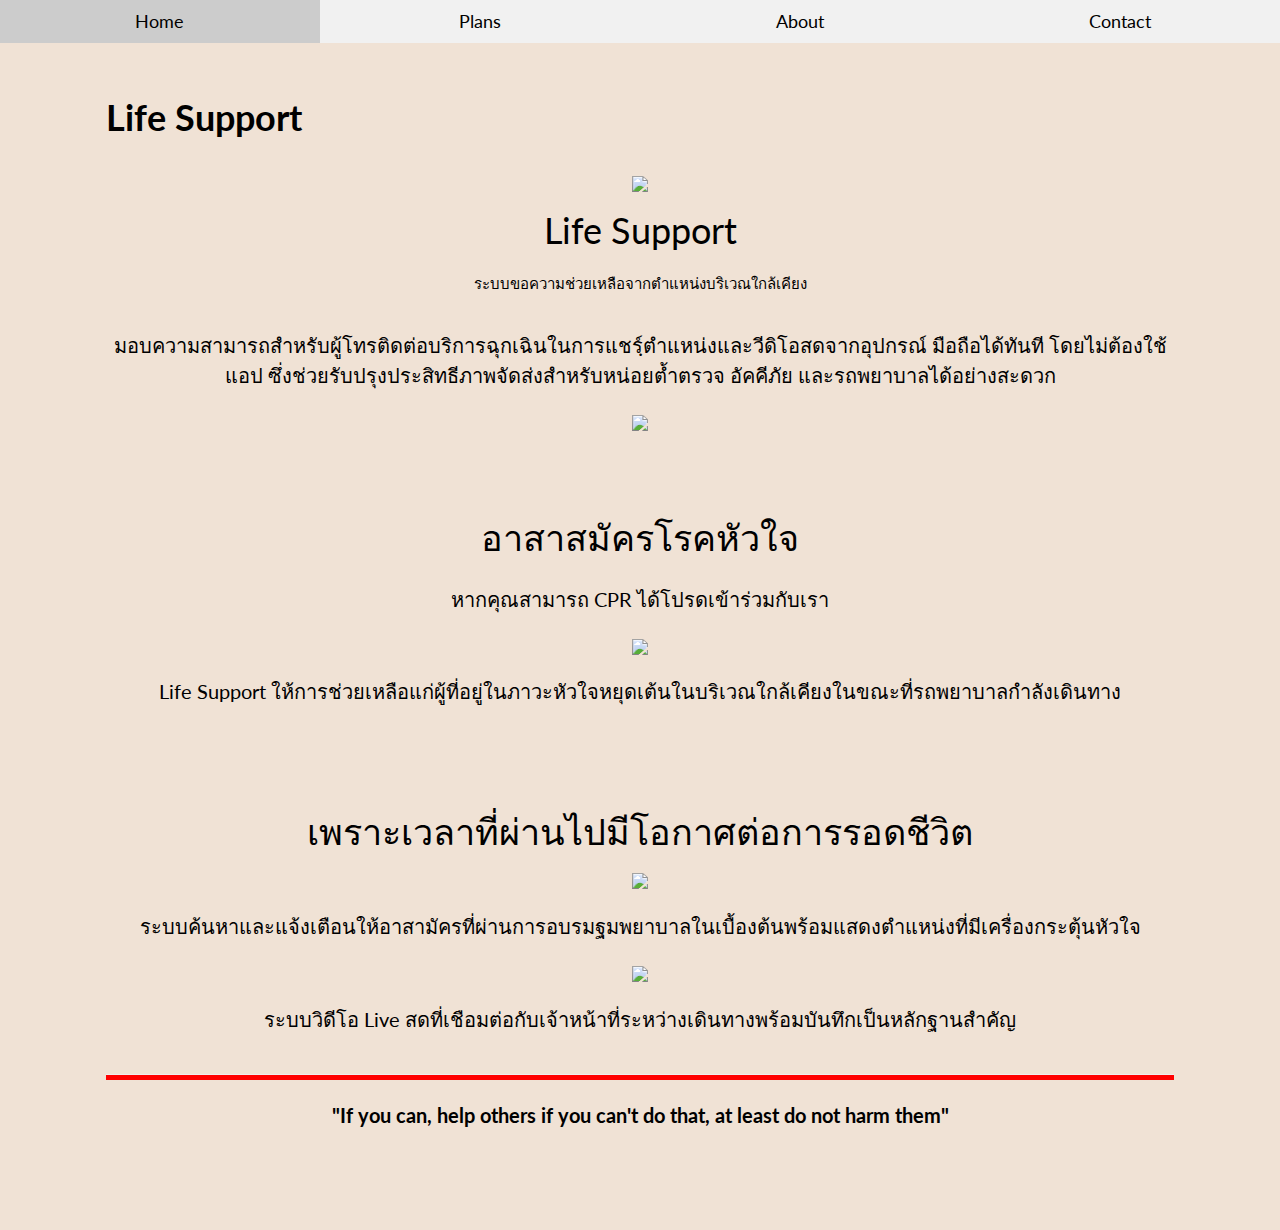
==== index.html @ 69f9503b "Add files via upload" ====
<!DOCTYPE html>
<html>

<head>
    <title>W3.CSS Template</title>
    <meta charset="UTF-8">
    <meta name="viewport" content="width=device-width, initial-scale=1">
    <link rel="stylesheet" href="https://www.w3schools.com/w3css/4/w3.css">
    <link rel="stylesheet" href="https://fonts.googleapis.com/css?family=Lato">
    <link rel="stylesheet" href="https://cdnjs.cloudflare.com/ajax/libs/font-awesome/4.7.0/css/font-awesome.min.css">
    <style>
        html,
        body,
        h1,
        h2,
        h3,
        h4 {
            font-family: "Lato", sans-serif;
            background-color: #F0E2D5;
        }

        .mySlides {
            display: none
        }

        .w3-tag,
        .fa {
            cursor: pointer
        }

        .w3-tag {
            height: 15px;
            width: 15px;
            padding: 0;
            margin-top: 6px
        }
    </style>
</head>

<body>

    <!-- Links (sit on top) -->
    <div class="w3-top">
        <div class="w3-row w3-large w3-light-grey">
            <div class="w3-col s3">
                <a href="#" class="w3-button w3-block">Home</a>
            </div>
            <div class="w3-col s3">
                <a href="#plans" class="w3-button w3-block">Plans</a>
            </div>
            <div class="w3-col s3">
                <a href="#about" class="w3-button w3-block">About</a>
            </div>
            <div class="w3-col s3">
                <a href="./contact.html" class="w3-button w3-block">Contact</a>
            </div>
        </div>
    </div>

    <!-- Content -->
    <div class="w3-content" style="max-width:1100px;margin-top:80px;margin-bottom:80px">

        <div class="w3-panel">
            <h1><b>Life Support</b></h1>
        </div>

        <!-- Slideshow -->
        <div class="w3-container">
            <div class="w3-display-container" style="text-align: center;">
                <img src="./images/316917893_3387593624894662_556541281486062728_n.jpg" style="width:25%">
            </div>
            <div>
                <h1 style="text-align: center;">
                    Life Support
                </h1>
                <p style="text-align: center;">
                    ระบบขอความช่วยเหลือจากตำแหน่งบริเวณใกล้เคียง
                </p>
            </div>
        </div>
    
        <!-- Grid -->
        <div class="w3-container">
            
        
            <p style="text-align: center;font-size: 20px;">
                มอบความสามารถสำหรับผู้โทรติดต่อบริการฉุกเฉินในการแชร์ฺตำแหน่งและวีดิโอสดจากอุปกรณ์
                มือถือได้ทันที โดยไม่ต้องใช้แอป ซึ่งช่วยรับปรุงประสิทธีภาพจัดส่งสำหรับหน่อยต้ำตรวจ
                อัคคีภัย และรถพยาบาลได้อย่างสะดวก
            </p>
            <div class="w3-display-container" style="text-align: center;">
                <img src="./images/317277780_2006853239518343_3060114098693272155_n.jpg" style="width:50%">
            </div>
           
        </div>
        <br><br><br>
        <!-- Grid -->
        <div class="w3-container">
             <div>
                <h1 style="text-align: center;">
                    อาสาสมัครโรคหัวใจ
                </h1>
             
                <p style="text-align: center;font-size: 20px;">
                    หากคุณสามารถ CPR ได้โปรดเข้าร่วมกับเรา
                </p>
            </div>
            <div  style="text-align: center;">
                <img src="./images/316689642_3190622321250420_4339022754299657714_n.jpg" style="width:25%">
            </div>
            <p style="text-align: center;font-size: 20px;">
                Life Support ให้การช่วยเหลือแก่ผู้ที่อยู่ในภาวะหัวใจหยุดเต้นในบริเวณใกล้เคียงในขณะที่รถพยาบาลกำลังเดินทาง
            </p>
        </div>

        <br><br><br>
 
        <div class="w3-container">
             <div>
                <h1 style="text-align: center;">
                    เพราะเวลาที่ผ่านไปมีโอกาศต่อการรอดชีวิต
                </h1>
             
            </div>
            <div  style="text-align: center;">
                <img src="./images/316744484_1174154193500887_3240506183009889385_n.jpg" style="width:25%">
            </div>
            
            <p style="text-align: center;font-size: 20px;">
                ระบบค้นหาและแจ้งเตือนให้อาสามัครที่ผ่านการอบรมฐมพยาบาลในเบื้องต้นพร้อมแสดงตำแหน่งที่มีเครื่องกระตุ้นหัวใจ
            </p>
        </div>



        <!-- Contact -->
        <div class="w3-container">
            <div  style="text-align: center;">
                <img src="./images/316846212_841479727122977_5009297547164824903_n.jpg" style="width:50%">
            </div>
            <div>
              
                <p style="text-align: center;font-size: 20px;">
                    ระบบวิดีโอ Live สดที่เชือมต่อกับเจ้าหน้าที่ระหว่างเดินทางพร้อมบันทึกเป็นหลักฐานสำคัญ
                </p>
            </div>
        </div>

        <div class="w3-container">
            <div  style="text-align: center;">
                <hr style="width:100%;height: 5px;;text-align:left;margin-left:0;background-color: red;">
            </div>
            <div>
              
                <p style="text-align: center;font-size: 20px;font-weight: bolder;">
                    "If you can, help others if you can't do that, at least do not harm them"
                </p>
            </div>
        </div>


    </div>

    <!-- Footer -->



</body>

</html>
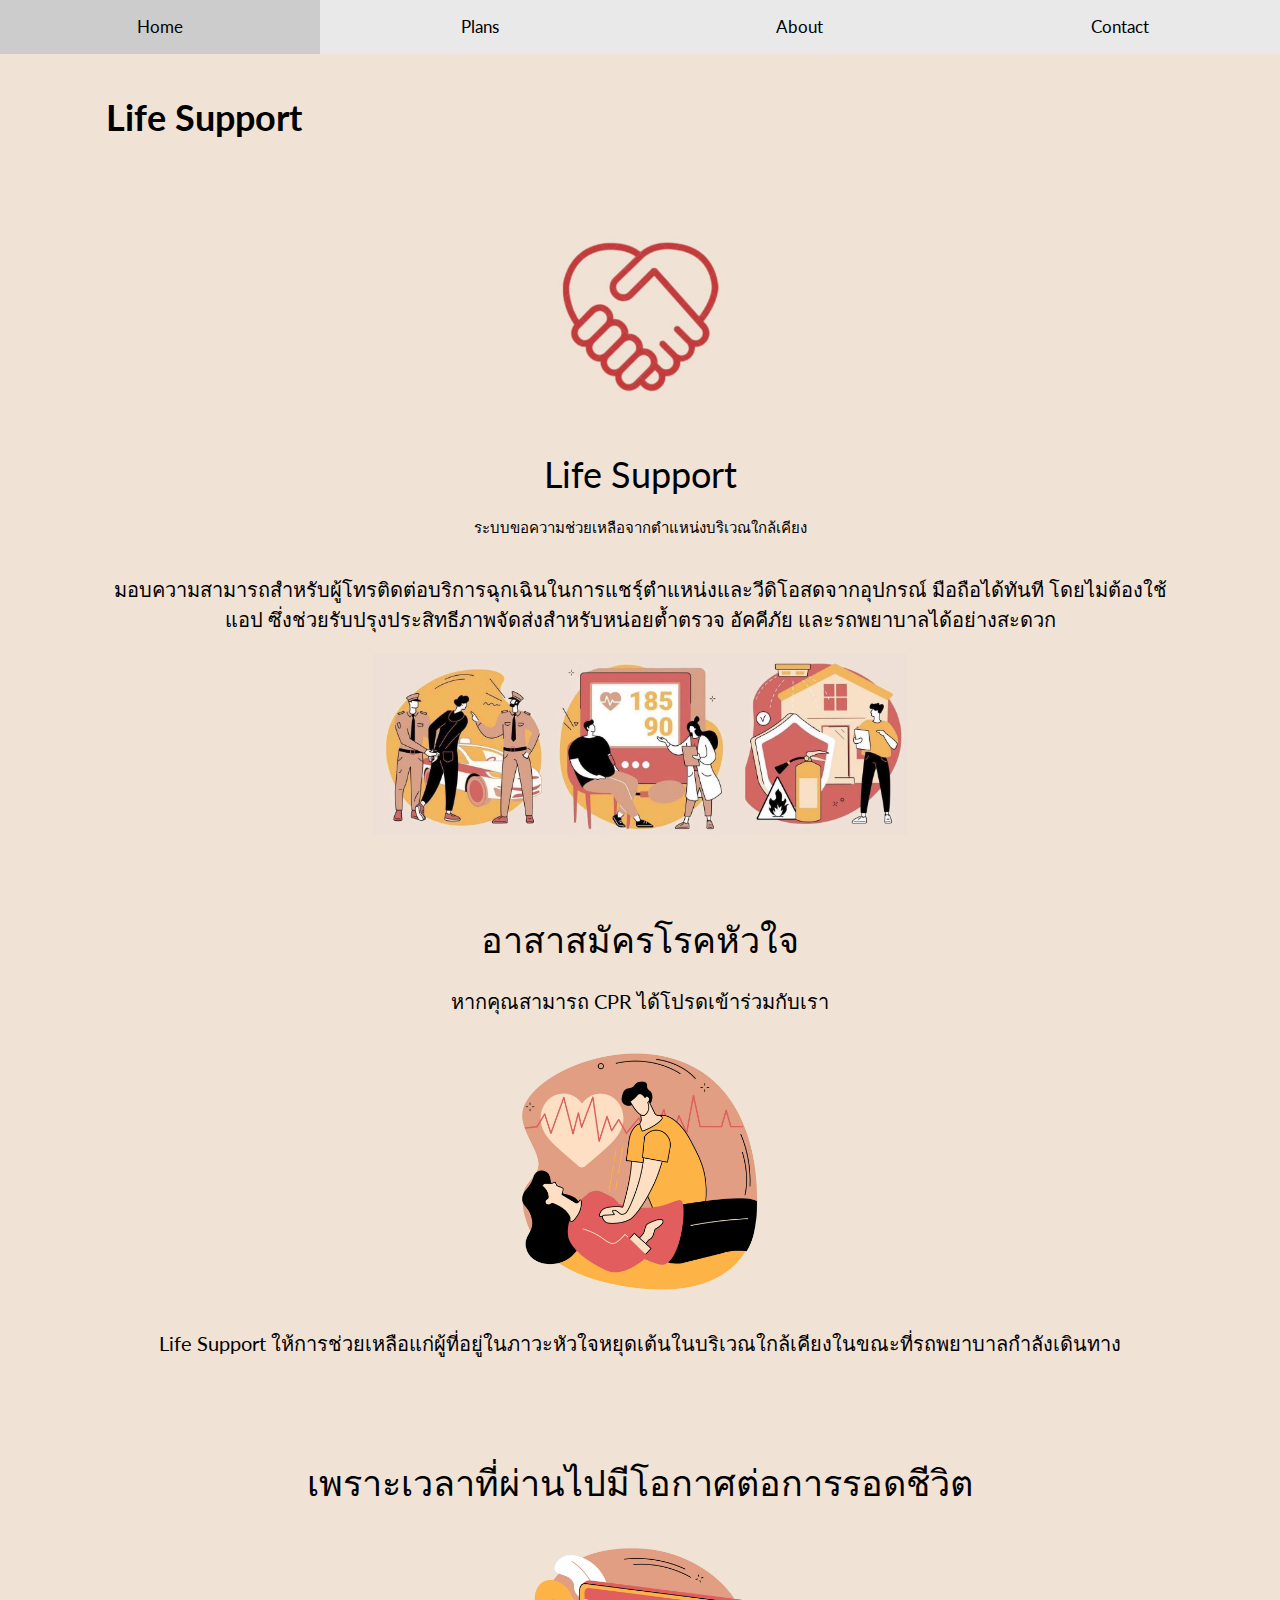
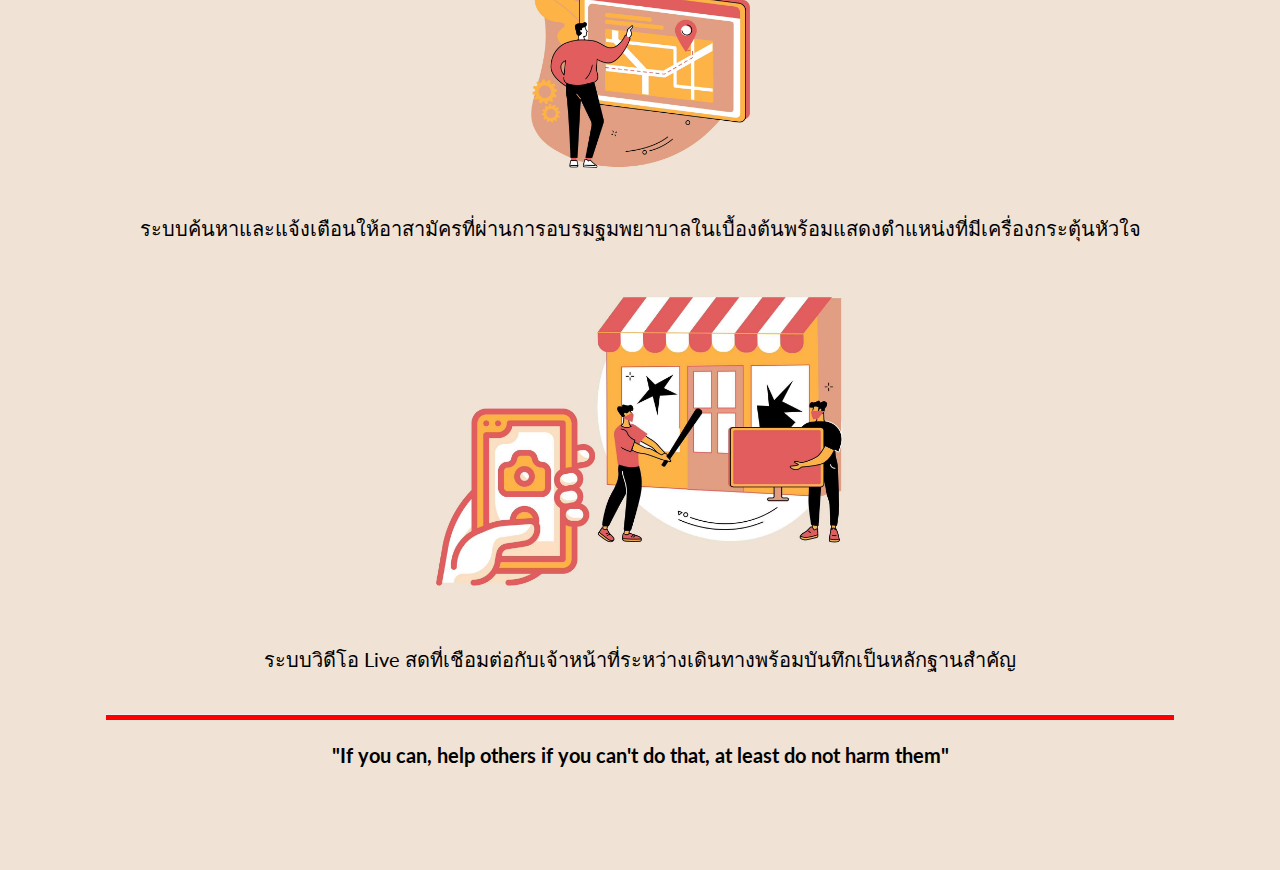
==== commit 5221192a: "update" ====
--- a/index.html
+++ b/index.html
@@ -5,6 +5,7 @@
     <title>W3.CSS Template</title>
     <meta charset="UTF-8">
     <meta name="viewport" content="width=device-width, initial-scale=1">
+    <link rel="stylesheet" href="stype.css">
     <link rel="stylesheet" href="https://www.w3schools.com/w3css/4/w3.css">
     <link rel="stylesheet" href="https://fonts.googleapis.com/css?family=Lato">
     <link rel="stylesheet" href="https://cdnjs.cloudflare.com/ajax/libs/font-awesome/4.7.0/css/font-awesome.min.css">
@@ -18,16 +19,16 @@
             font-family: "Lato", sans-serif;
             background-color: #F0E2D5;
         }
-
+        
         .mySlides {
             display: none
         }
-
+        
         .w3-tag,
         .fa {
             cursor: pointer
         }
-
+        
         .w3-tag {
             height: 15px;
             width: 15px;
@@ -41,19 +42,14 @@
 
     <!-- Links (sit on top) -->
     <div class="w3-top">
-        <div class="w3-row w3-large w3-light-grey">
-            <div class="w3-col s3">
-                <a href="#" class="w3-button w3-block">Home</a>
-            </div>
-            <div class="w3-col s3">
-                <a href="#plans" class="w3-button w3-block">Plans</a>
-            </div>
-            <div class="w3-col s3">
-                <a href="#about" class="w3-button w3-block">About</a>
-            </div>
-            <div class="w3-col s3">
-                <a href="./contact.html" class="w3-button w3-block">Contact</a>
-            </div>
+        <div class=" topnav" id="myTopnav">
+            <a href="index.html" class="w3-col s3 w3-button">Home</a>
+            <a href="#plans" class="w3-col s3 w3-button">Plans</a>
+            <a href="#about" class="w3-col s3 w3-button">About</a>
+            <a href="./contact.html" class="w3-col s3 w3-button">Contact</a>
+            <a href="javascript:void(0);" class="icon" onclick="myFunction()">
+                <i class="fa fa-bars"></i>
+            </a>
         </div>
     </div>
 
@@ -78,34 +74,32 @@
                 </p>
             </div>
         </div>
-    
+
         <!-- Grid -->
         <div class="w3-container">
-            
-        
+
+
             <p style="text-align: center;font-size: 20px;">
-                มอบความสามารถสำหรับผู้โทรติดต่อบริการฉุกเฉินในการแชร์ฺตำแหน่งและวีดิโอสดจากอุปกรณ์
-                มือถือได้ทันที โดยไม่ต้องใช้แอป ซึ่งช่วยรับปรุงประสิทธีภาพจัดส่งสำหรับหน่อยต้ำตรวจ
-                อัคคีภัย และรถพยาบาลได้อย่างสะดวก
+                มอบความสามารถสำหรับผู้โทรติดต่อบริการฉุกเฉินในการแชร์ฺตำแหน่งและวีดิโอสดจากอุปกรณ์ มือถือได้ทันที โดยไม่ต้องใช้แอป ซึ่งช่วยรับปรุงประสิทธีภาพจัดส่งสำหรับหน่อยต้ำตรวจ อัคคีภัย และรถพยาบาลได้อย่างสะดวก
             </p>
             <div class="w3-display-container" style="text-align: center;">
                 <img src="./images/317277780_2006853239518343_3060114098693272155_n.jpg" style="width:50%">
             </div>
-           
+
         </div>
         <br><br><br>
         <!-- Grid -->
         <div class="w3-container">
-             <div>
+            <div>
                 <h1 style="text-align: center;">
                     อาสาสมัครโรคหัวใจ
                 </h1>
-             
+
                 <p style="text-align: center;font-size: 20px;">
                     หากคุณสามารถ CPR ได้โปรดเข้าร่วมกับเรา
                 </p>
             </div>
-            <div  style="text-align: center;">
+            <div style="text-align: center;">
                 <img src="./images/316689642_3190622321250420_4339022754299657714_n.jpg" style="width:25%">
             </div>
             <p style="text-align: center;font-size: 20px;">
@@ -114,18 +108,18 @@
         </div>
 
         <br><br><br>
- 
+
         <div class="w3-container">
-             <div>
+            <div>
                 <h1 style="text-align: center;">
                     เพราะเวลาที่ผ่านไปมีโอกาศต่อการรอดชีวิต
                 </h1>
-             
+
             </div>
-            <div  style="text-align: center;">
+            <div style="text-align: center;">
                 <img src="./images/316744484_1174154193500887_3240506183009889385_n.jpg" style="width:25%">
             </div>
-            
+
             <p style="text-align: center;font-size: 20px;">
                 ระบบค้นหาและแจ้งเตือนให้อาสามัครที่ผ่านการอบรมฐมพยาบาลในเบื้องต้นพร้อมแสดงตำแหน่งที่มีเครื่องกระตุ้นหัวใจ
             </p>
@@ -135,11 +129,11 @@
 
         <!-- Contact -->
         <div class="w3-container">
-            <div  style="text-align: center;">
+            <div style="text-align: center;">
                 <img src="./images/316846212_841479727122977_5009297547164824903_n.jpg" style="width:50%">
             </div>
             <div>
-              
+
                 <p style="text-align: center;font-size: 20px;">
                     ระบบวิดีโอ Live สดที่เชือมต่อกับเจ้าหน้าที่ระหว่างเดินทางพร้อมบันทึกเป็นหลักฐานสำคัญ
                 </p>
@@ -147,11 +141,11 @@
         </div>
 
         <div class="w3-container">
-            <div  style="text-align: center;">
+            <div style="text-align: center;">
                 <hr style="width:100%;height: 5px;;text-align:left;margin-left:0;background-color: red;">
             </div>
             <div>
-              
+
                 <p style="text-align: center;font-size: 20px;font-weight: bolder;">
                     "If you can, help others if you can't do that, at least do not harm them"
                 </p>
@@ -162,7 +156,16 @@
     </div>
 
     <!-- Footer -->
-
+    <script>
+        function myFunction() {
+            var x = document.getElementById("myTopnav");
+            if (x.className === "topnav") {
+                x.className += " responsive";
+            } else {
+                x.className = "topnav";
+            }
+        }
+    </script>
 
 
 </body>
--- a/stype.css
+++ b/stype.css
@@ -0,0 +1,54 @@
+.topnav {
+    overflow: hidden;
+    background-color: rgb(233, 233, 233);
+}
+
+.topnav a {
+    float: left;
+    display: block;
+    color: black;
+    text-align: center;
+    padding: 14px 16px;
+    text-decoration: none;
+    font-size: 17px;
+}
+
+.topnav a:hover {
+    background-color: #ddd;
+    color: white;
+}
+
+.topnav a.active {
+    background-color: #04AA6D;
+    color: gray;
+}
+
+.topnav .icon {
+    display: none;
+}
+
+@media screen and (max-width: 600px) {
+    .topnav a:not(:first-child) {
+        display: none;
+    }
+    .topnav a.icon {
+        float: right;
+        display: block;
+    }
+}
+
+@media screen and (max-width: 600px) {
+    .topnav.responsive {
+        position: relative;
+    }
+    .topnav.responsive .icon {
+        position: absolute;
+        right: 0;
+        top: 0;
+    }
+    .topnav.responsive a {
+        float: none;
+        display: block;
+        text-align: left;
+    }
+}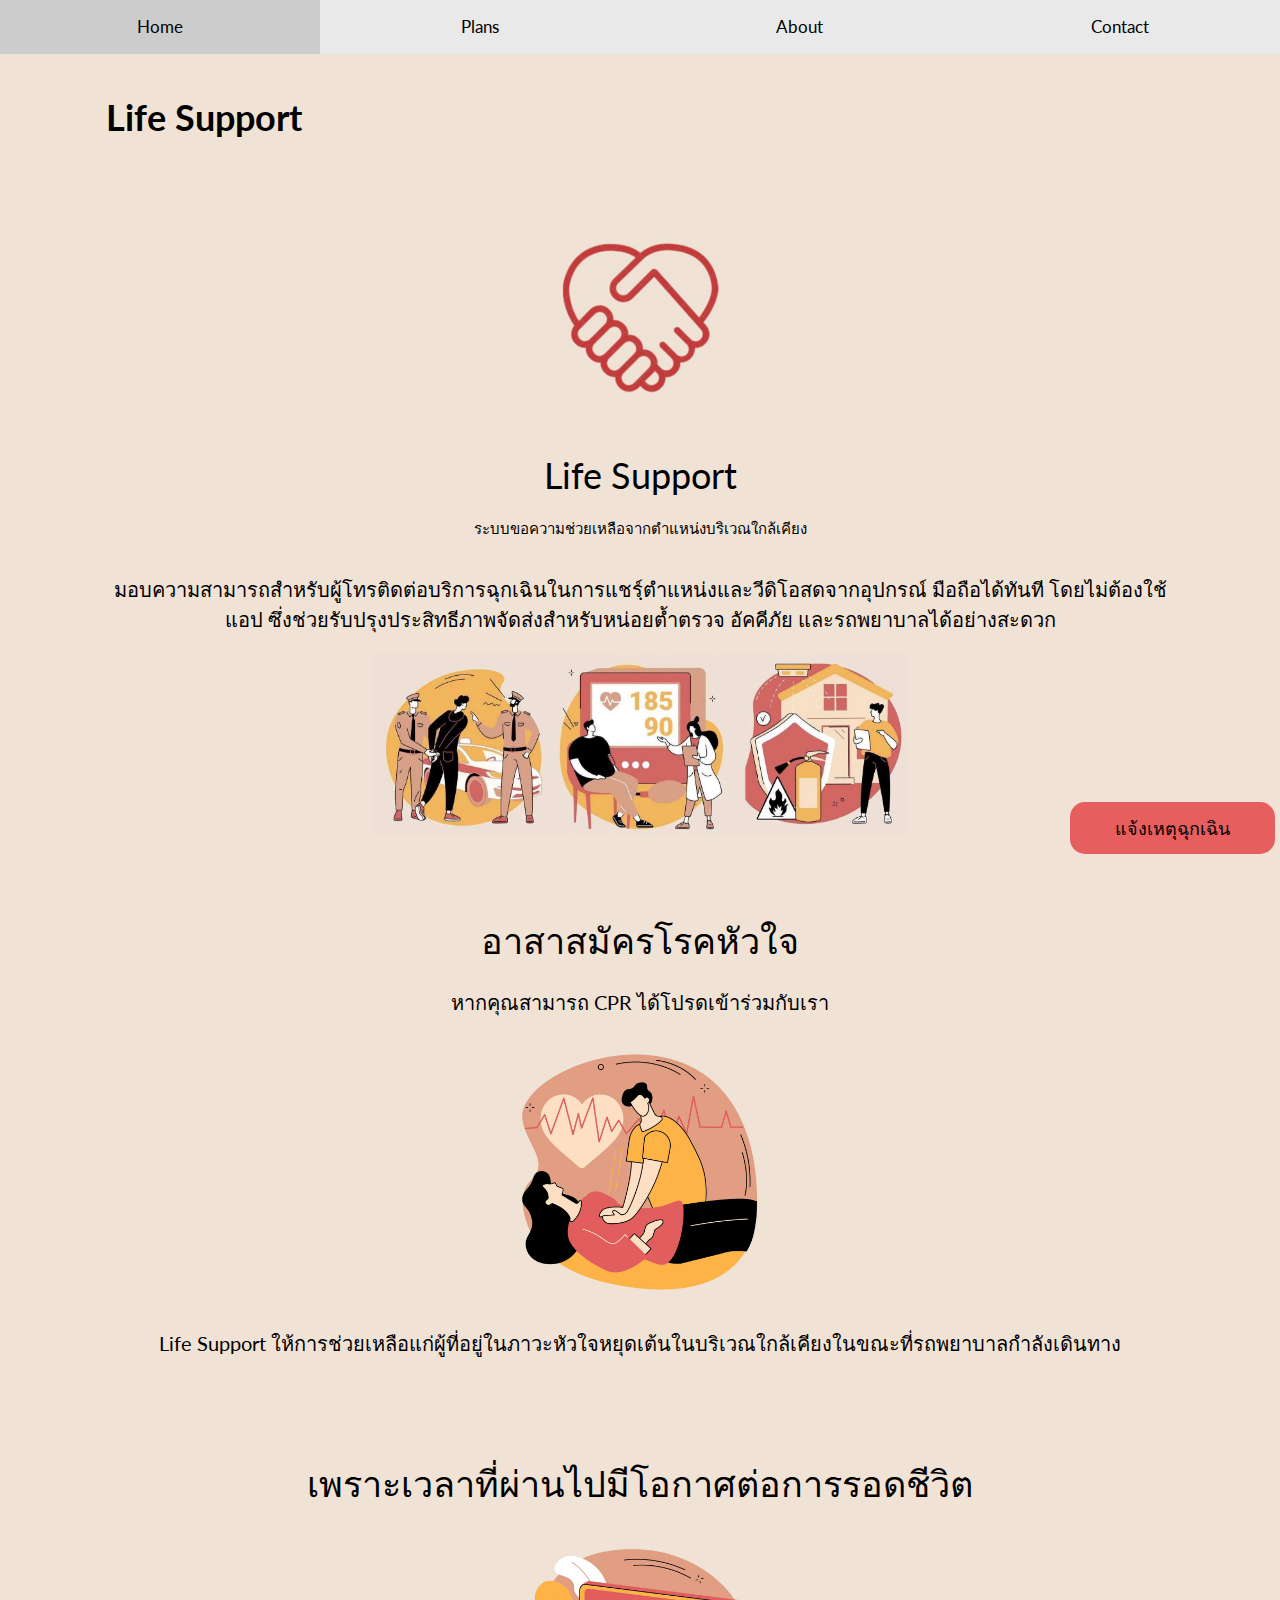
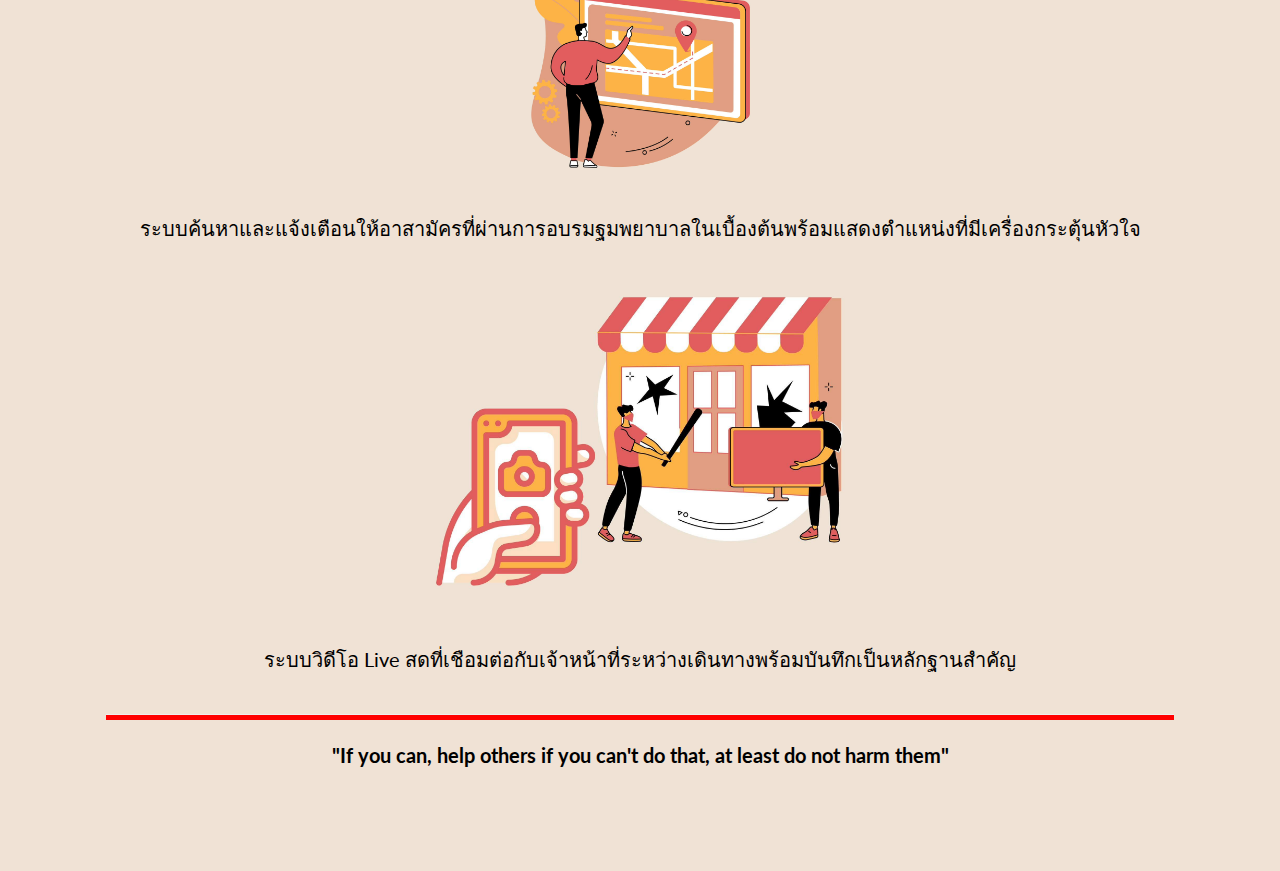
==== commit 52d7f387: "Update index.html" ====
--- a/index.html
+++ b/index.html
@@ -39,6 +39,11 @@
 </head>
 
 <body>
+    <div class="w3-container">
+        <div class="fixed">
+            <a href="./contact.html" class="btn_center">แจ้งเหตุฉุกเฉิน</a>
+        </div>
+    </div>
 
     <!-- Links (sit on top) -->
     <div class="w3-top">
@@ -170,4 +175,4 @@
 
 </body>
 
-</html>+</html>
--- a/stype.css
+++ b/stype.css
@@ -51,4 +51,23 @@
         display: block;
         text-align: left;
     }
-}+}
+
+.fixed {
+    top: 90%;
+    right: 0;
+    position: fixed;
+    padding: 5px;
+}
+
+.btn_center {
+    background-color: rgb(230, 94, 94);
+    padding-top: 1rem;
+    padding-bottom: 1rem;
+    padding-left: 3rem;
+    padding-right: 3rem;
+    margin-top: 50%;
+    border-radius: 1rem;
+    font-size: large;
+    text-decoration: none;
+}
